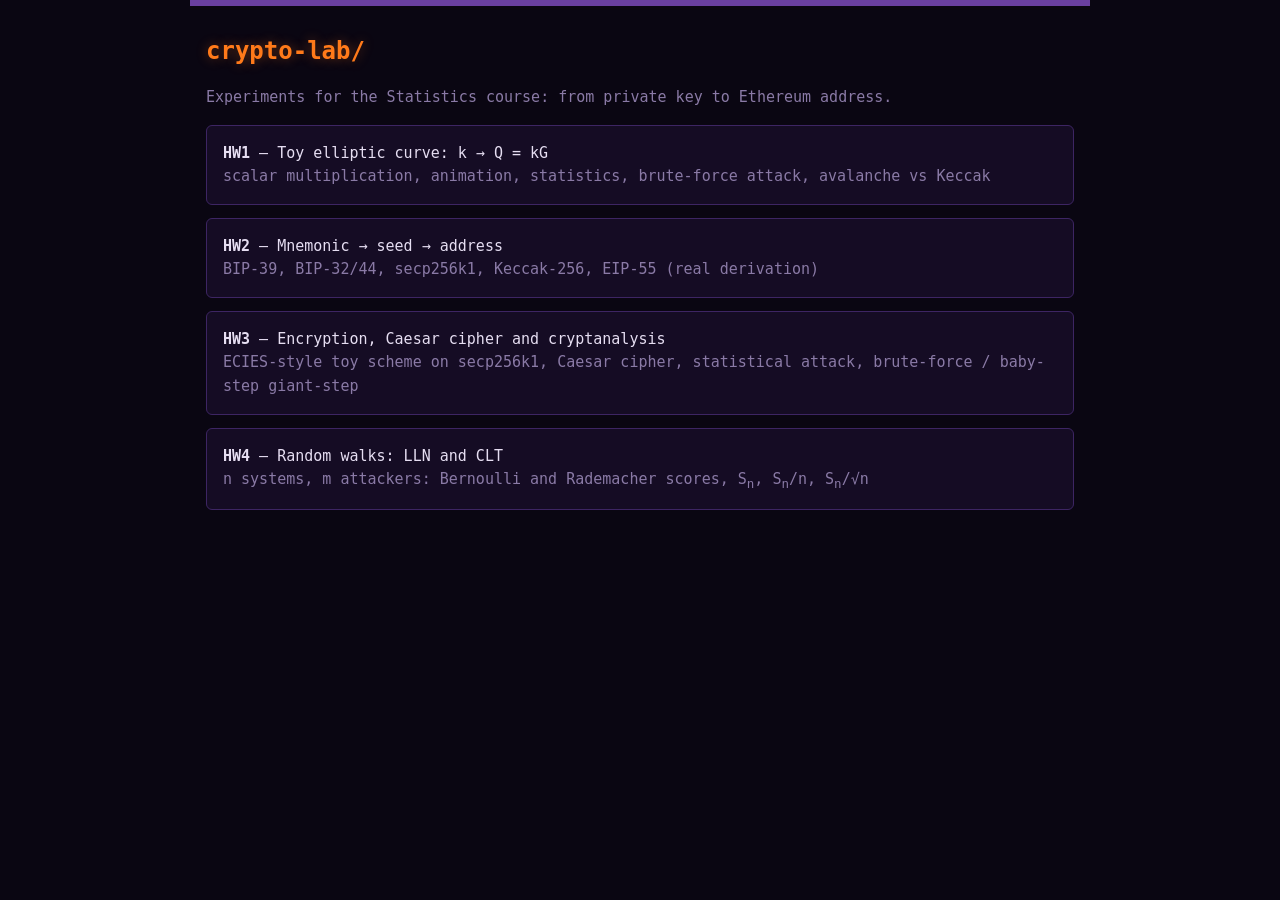
==== index.html @ e63bace6 "new" ====
<!doctype html><html lang="en"><head><meta charset="utf-8"><meta name="viewport" content="width=device-width,initial-scale=1">
<title>Crypto lab – Statistics</title><link rel="stylesheet" href="style.css"></head><body>
<h1>crypto-lab/</h1>
<p class="dim">Experiments for the Statistics course: from private key to Ethereum address.</p>
<a class="card" href="hw1.html"><b>HW1</b> – Toy elliptic curve: k → Q = kG<br><span class="dim">scalar multiplication, animation, statistics, brute-force attack, avalanche vs Keccak</span></a>
<a class="card" href="hw2.html"><b>HW2</b> – Mnemonic → seed → address<br><span class="dim">BIP-39, BIP-32/44, secp256k1, Keccak-256, EIP-55 (real derivation)</span></a>
<a class="card" href="hw3.html"><b>HW3</b> – Encryption, Caesar cipher and cryptanalysis<br><span class="dim">ECIES-style toy scheme on secp256k1, Caesar cipher, statistical attack, brute-force / baby-step giant-step</span></a>
<a class="card" href="hw4.html"><b>HW4</b> – Random walks: LLN and CLT<br><span class="dim">n systems, m attackers: Bernoulli and Rademacher scores, S<sub>n</sub>, S<sub>n</sub>/n, S<sub>n</sub>/√n</span></a>
</body></html>
---- style.css ----
:root{--bg:#0a0612;--fg:#e6def2;--dim:#8a7aa6;--ac:#9dff3a;--ac2:#ff7a1a;--card:#150c24;--bd:#3d2563}
*{box-sizing:border-box}
body{border-top:6px solid #6a3fa0;background:var(--bg);color:var(--fg);font:15px/1.55 ui-monospace,Menlo,Consolas,monospace;max-width:900px;margin:0 auto;padding:1.5rem 1rem 4rem}
h1{color:var(--ac2);font-size:1.5rem;margin:.2rem 0 1rem;text-shadow:0 0 12px #ff7a1a66}h2{color:var(--ac);text-transform:uppercase;letter-spacing:.08em;font-size:1.1rem;margin:2rem 0 .5rem;border-bottom:1px solid var(--bd);padding-bottom:.3rem}
a{color:var(--ac)}.dim{color:var(--dim)}
input,textarea,button{font:inherit;background:var(--card);color:var(--fg);border:1px solid var(--bd);border-radius:4px;padding:.3rem .5rem}
input[type=number]{width:6.5rem}button{cursor:pointer}button:hover{border-color:var(--ac2);color:var(--ac2)}
pre{background:var(--card);border:1px solid var(--bd);border-radius:4px;padding:.7rem;overflow:auto;white-space:pre-wrap;word-break:break-all;max-height:380px}
canvas{background:var(--card);border:1px solid var(--bd);border-radius:4px;max-width:100%}
.row{display:flex;flex-wrap:wrap;gap:.5rem;align-items:center;margin:.4rem 0}
.card{display:block;background:var(--card);border:1px solid var(--bd);border-radius:6px;padding:1rem;margin:.8rem 0;text-decoration:none;color:var(--fg)}.card:hover{border-color:var(--ac2)}
.txt p,.txt li{max-width:78ch;color:var(--fg)}.txt h3{color:var(--ac);font-size:1rem;margin:1.4rem 0 .3rem}.txt ul{padding-left:1.2rem}
.todo{border:1px dashed var(--ac);border-radius:4px;padding:.6rem .8rem;color:var(--dim)}
.txt h3{color:var(--ac2)}.todo{border-color:var(--ac2)}
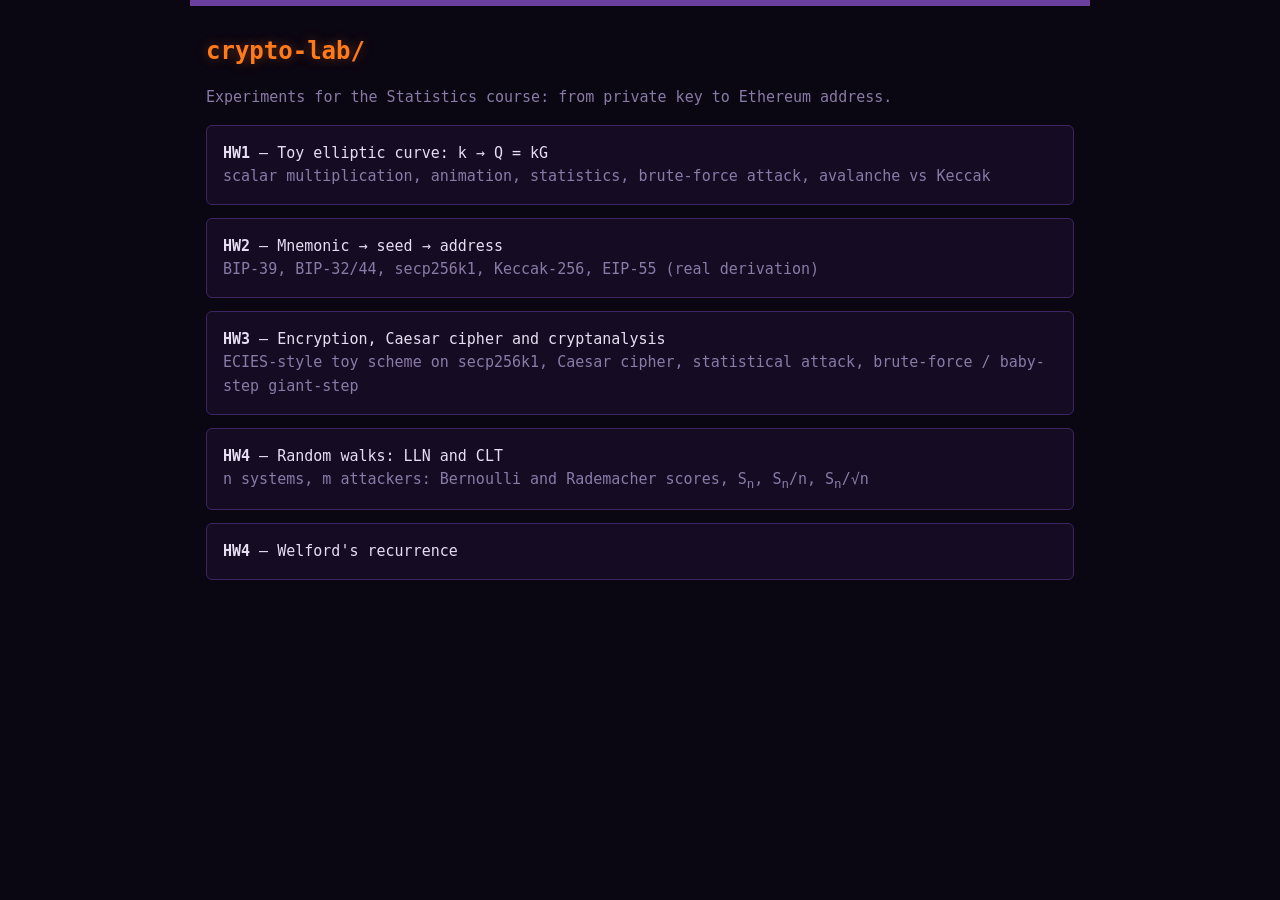
==== commit 8366d30a: "hw5" ====
--- a/index.html
+++ b/index.html
@@ -6,4 +6,4 @@
 <a class="card" href="hw2.html"><b>HW2</b> – Mnemonic → seed → address<br><span class="dim">BIP-39, BIP-32/44, secp256k1, Keccak-256, EIP-55 (real derivation)</span></a>
 <a class="card" href="hw3.html"><b>HW3</b> – Encryption, Caesar cipher and cryptanalysis<br><span class="dim">ECIES-style toy scheme on secp256k1, Caesar cipher, statistical attack, brute-force / baby-step giant-step</span></a>
 <a class="card" href="hw4.html"><b>HW4</b> – Random walks: LLN and CLT<br><span class="dim">n systems, m attackers: Bernoulli and Rademacher scores, S<sub>n</sub>, S<sub>n</sub>/n, S<sub>n</sub>/√n</span></a>
-</body></html>
+<a class="card" href="hw5.html"><b>HW4</b> – Welford's recurrence <br>
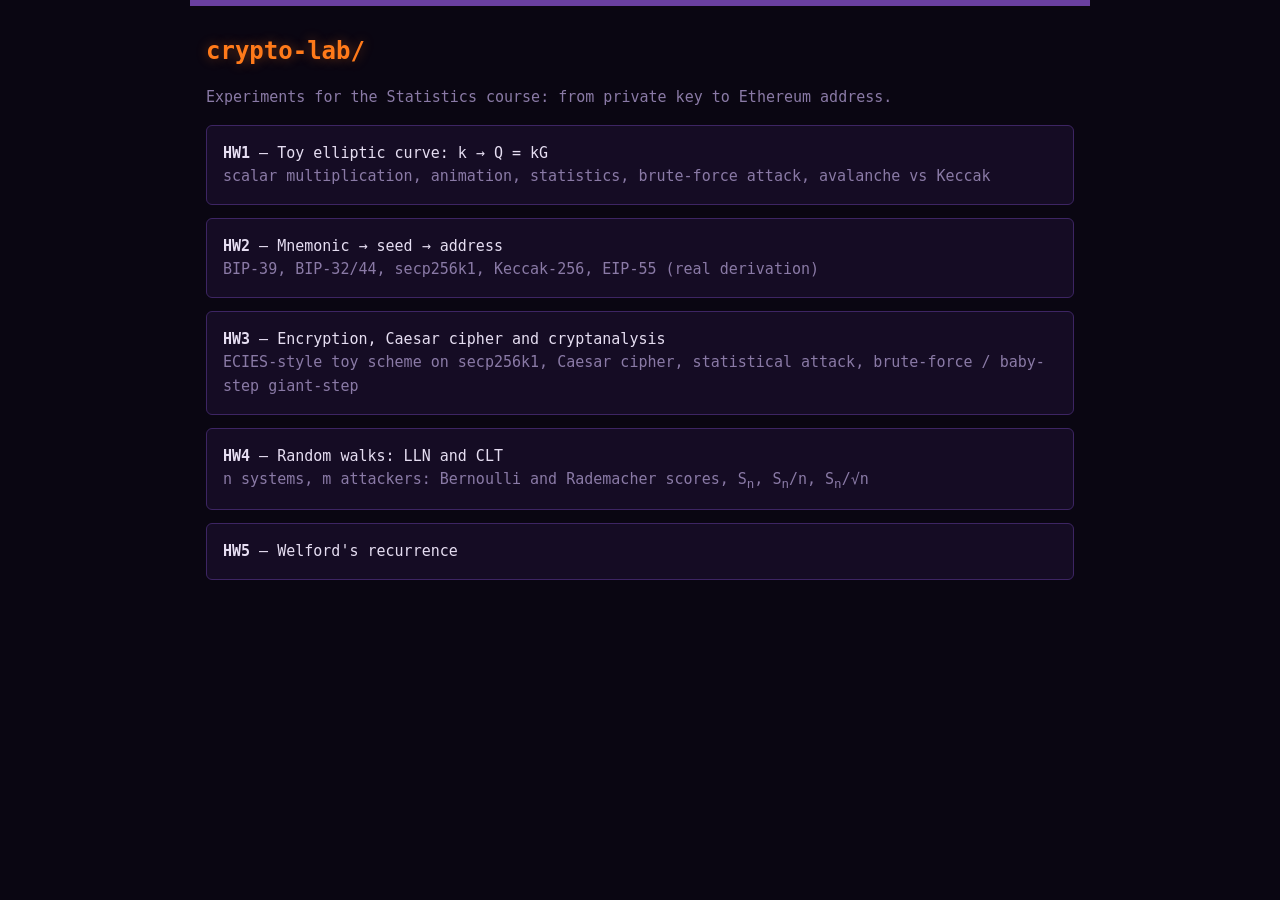
==== commit e0794083: "hw5-new" ====
--- a/index.html
+++ b/index.html
@@ -6,4 +6,4 @@
 <a class="card" href="hw2.html"><b>HW2</b> – Mnemonic → seed → address<br><span class="dim">BIP-39, BIP-32/44, secp256k1, Keccak-256, EIP-55 (real derivation)</span></a>
 <a class="card" href="hw3.html"><b>HW3</b> – Encryption, Caesar cipher and cryptanalysis<br><span class="dim">ECIES-style toy scheme on secp256k1, Caesar cipher, statistical attack, brute-force / baby-step giant-step</span></a>
 <a class="card" href="hw4.html"><b>HW4</b> – Random walks: LLN and CLT<br><span class="dim">n systems, m attackers: Bernoulli and Rademacher scores, S<sub>n</sub>, S<sub>n</sub>/n, S<sub>n</sub>/√n</span></a>
-<a class="card" href="hw5.html"><b>HW4</b> – Welford's recurrence <br>
+<a class="card" href="hw5.html"><b>HW5</b> – Welford's recurrence <br>
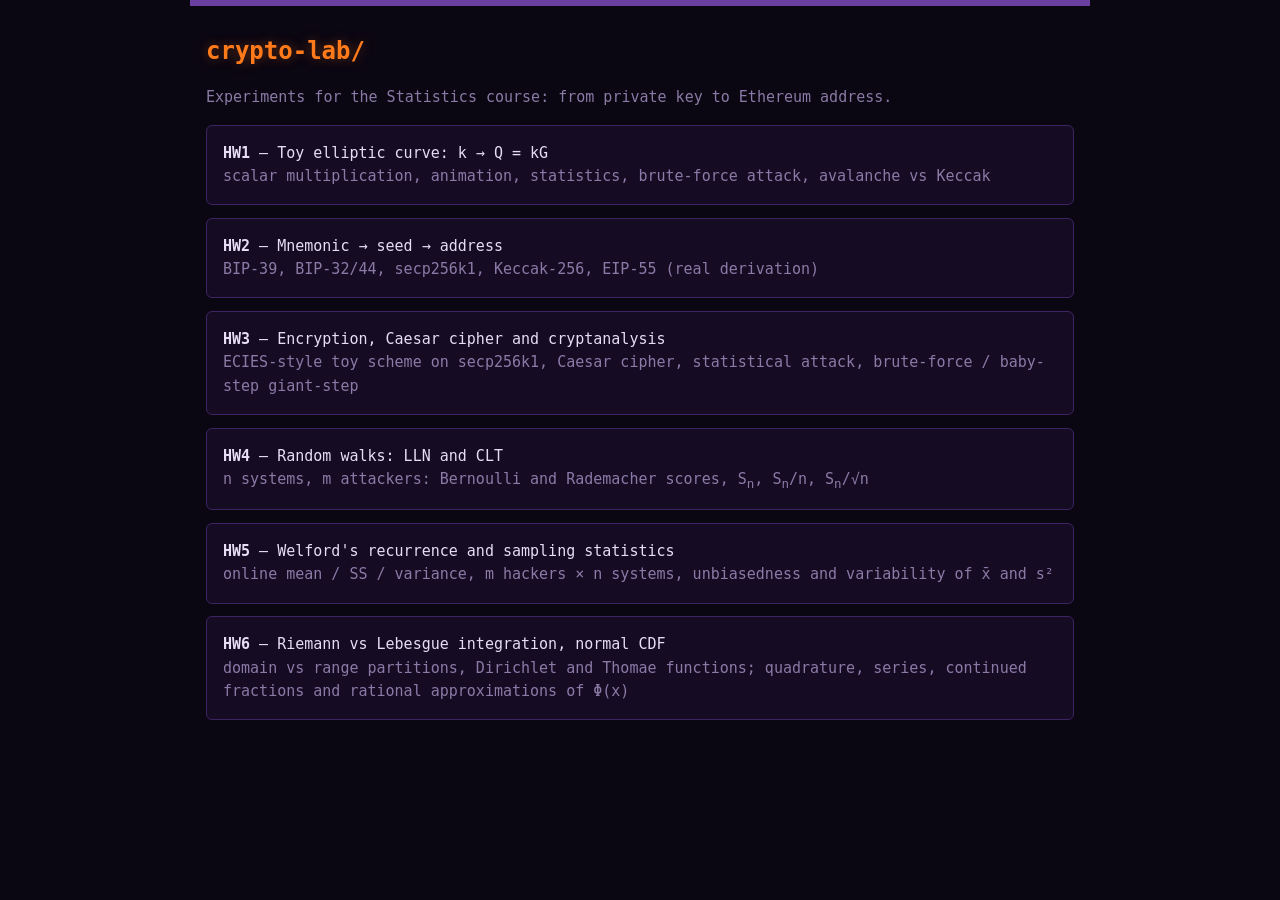
==== commit f75cafc8: "homework6" ====
--- a/index.html
+++ b/index.html
@@ -6,4 +6,6 @@
 <a class="card" href="hw2.html"><b>HW2</b> – Mnemonic → seed → address<br><span class="dim">BIP-39, BIP-32/44, secp256k1, Keccak-256, EIP-55 (real derivation)</span></a>
 <a class="card" href="hw3.html"><b>HW3</b> – Encryption, Caesar cipher and cryptanalysis<br><span class="dim">ECIES-style toy scheme on secp256k1, Caesar cipher, statistical attack, brute-force / baby-step giant-step</span></a>
 <a class="card" href="hw4.html"><b>HW4</b> – Random walks: LLN and CLT<br><span class="dim">n systems, m attackers: Bernoulli and Rademacher scores, S<sub>n</sub>, S<sub>n</sub>/n, S<sub>n</sub>/√n</span></a>
-<a class="card" href="hw5.html"><b>HW5</b> – Welford's recurrence <br>
+<a class="card" href="hw5.html"><b>HW5</b> – Welford's recurrence and sampling statistics<br><span class="dim">online mean / SS / variance, m hackers × n systems, unbiasedness and variability of x̄ and s²</span></a>
+<a class="card" href="hw6.html"><b>HW6</b> – Riemann vs Lebesgue integration, normal CDF<br><span class="dim">domain vs range partitions, Dirichlet and Thomae functions; quadrature, series, continued fractions and rational approximations of Φ(x)</span></a>
+</body></html>
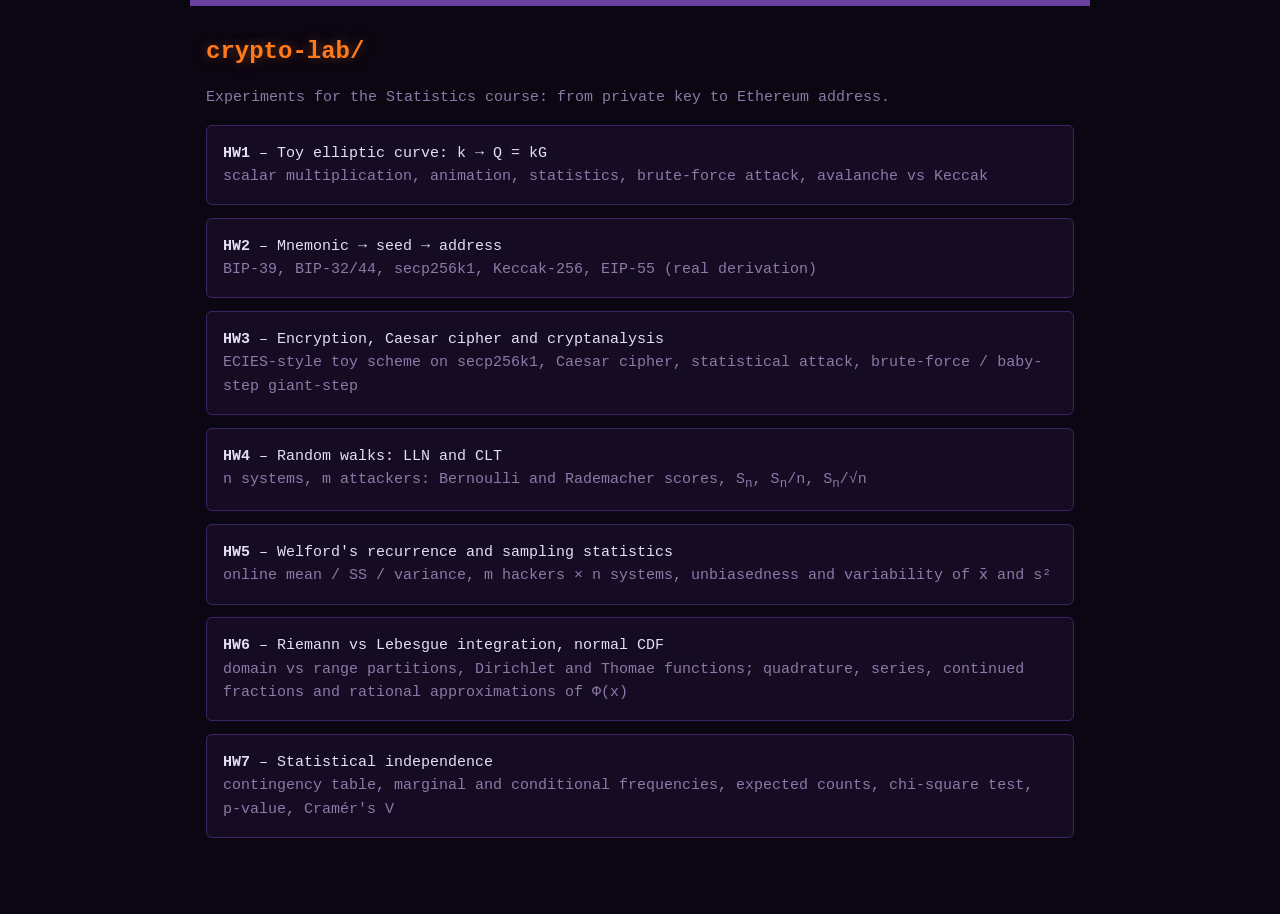
==== commit e35927a9: "hw7" ====
--- a/index.html
+++ b/index.html
@@ -8,4 +8,5 @@
 <a class="card" href="hw4.html"><b>HW4</b> – Random walks: LLN and CLT<br><span class="dim">n systems, m attackers: Bernoulli and Rademacher scores, S<sub>n</sub>, S<sub>n</sub>/n, S<sub>n</sub>/√n</span></a>
 <a class="card" href="hw5.html"><b>HW5</b> – Welford's recurrence and sampling statistics<br><span class="dim">online mean / SS / variance, m hackers × n systems, unbiasedness and variability of x̄ and s²</span></a>
 <a class="card" href="hw6.html"><b>HW6</b> – Riemann vs Lebesgue integration, normal CDF<br><span class="dim">domain vs range partitions, Dirichlet and Thomae functions; quadrature, series, continued fractions and rational approximations of Φ(x)</span></a>
+<a class="card" href="hw7.html"><b>HW7</b> – Statistical independence<br><span class="dim">contingency table, marginal and conditional frequencies, expected counts, chi-square test, p-value, Cramér's V</span></a>
 </body></html>
